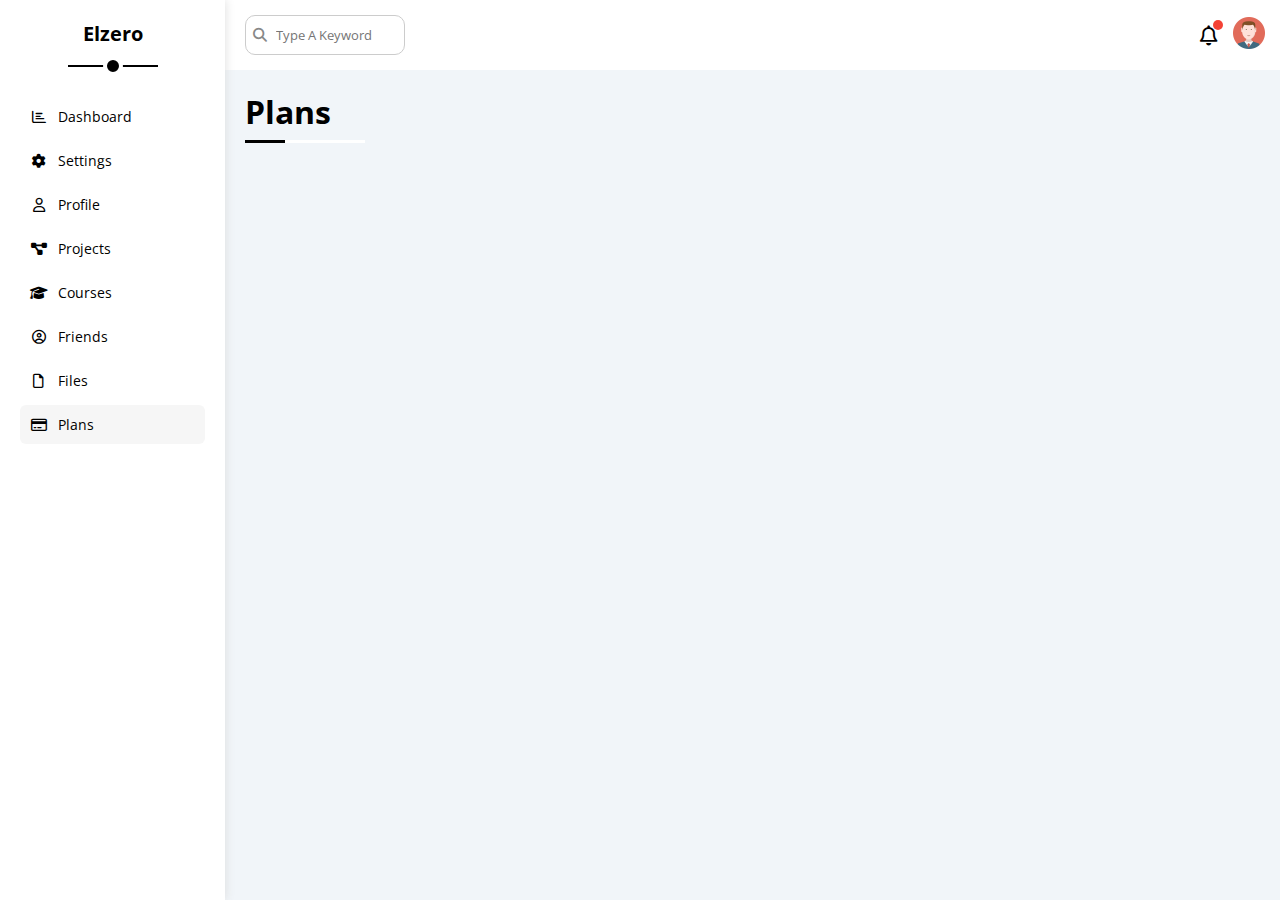
==== plans.html @ 639787ab "Adding the files page" ====
<!DOCTYPE html>
<html lang="en">

<head>
    <meta charset="UTF-8">
    <meta http-equiv="X-UA-Compatible" content="IE=edge">
    <meta name="viewport" content="width=device-width, initial-scale=1.0">
    <title>Plans</title>
    <link rel="stylesheet" href="css/main.css">
    <!-- Font Awesome CSS File -->
    <link rel="stylesheet" href="css/all.min.css">
    <!-- Google Fonts -->
    <link rel="preconnect" href="https://fonts.googleapis.com">
    <link rel="preconnect" href="https://fonts.gstatic.com" crossorigin>
    <link href="https://fonts.googleapis.com/css2?family=Open+Sans:wght@300;500&display=swap" rel="stylesheet">
</head>

<body>
    <div class="page">
        <div class="sidebar">
            <div class="logo">
                Elzero
            </div>
            <ul class="menu">
                <li>
                    <a href="index.html">
                        <i class="fa-regular fa-chart-bar fa-fw"></i>
                        <span>Dashboard</span>
                    </a>
                </li>
                <li>
                    <a href="settings.html">
                        <i class="fa-solid fa-gear fa-fw"></i>
                        <span>Settings</span>
                    </a>
                </li>
                <li>
                    <a href="profile.html">
                        <i class="fa-regular fa-user fa-fw"></i>
                        <span>Profile</span>
                    </a>
                </li>
                <li>
                    <a href="projects.html">
                        <i class="fa-solid fa-diagram-project fa-fw"></i>
                        <span>Projects</span>
                    </a>
                </li>
                <li>
                    <a href="courses.html">
                        <i class="fa-solid fa-graduation-cap fa-fw"></i>
                        <span>Courses</span>
                    </a>
                </li>
                <li>
                    <a href="friends.html">
                        <i class="fa-regular fa-circle-user fa-fw"></i>
                        <span>Friends</span>
                    </a>
                </li>
                <li>
                    <a href="files.html">
                        <i class="fa-regular fa-file fa-fw"></i>
                        <span>Files</span>
                    </a>
                </li>
                <li>
                    <a href="plans.html" class="active">
                        <i class="fa-regular fa-credit-card fa-fw"></i>
                        <span>Plans</span>
                    </a>
                </li>
            </ul>
        </div>

        <div class="content">
            <div class="topbar">
                <form action="">
                    <input type="search" name="search" placeholder="Type A Keyword">
                </form>
                <div class="icons">
                    <div class="notifications"><i class="fa-regular fa-bell"></i></div>
                    <a href="profile.html"><img src="imgs/avatar.png" alt="profile_avatar"></a>
                </div>
            </div>
            <h1 class="main-heading">Plans</h1>
            <div class="plans-page">

            </div>
        </div>
    </div>
</body>

</html>
---- css/main.css ----
/* START CSS VARIABLES */
:root {
    --blue-color: #0075ff;
    --blue-alt-color: #0d69d5;
    --orange-color: #f59f0a;
    --green-color: #22c55e;
    --red-color: #f44336;
    --grey-color: #888;
    --background-color: #eee;
    --main-transition: .3s;
}

/* END CSS VARIABLES */



/* START Global Rules */

* {
    -webkit-box-sizing: border-box;
    -moz-box-sizing: border-box;
    box-sizing: border-box;
    padding: 0;
    margin: 0;
    font-family: 'Open Sans', sans-serif;
}

*:focus {
    outline: none;
}

html {
    scroll-behavior: smooth;
}

ul {
    list-style: none;
}

a {
    text-decoration: none;
}

::-webkit-scrollbar {
    width: 15px;
}

::-webkit-scrollbar-track {
    background-color: white;
}

::-webkit-scrollbar-thumb {
    background-color: var(--blue-color);
}

::-webkit-scrollbar-thumb:hover {
    background-color: var(--blue-alt-color);
}

.page {
    background-color: #f1f5f9;
    display: flex;
    min-height: 100vh
}

/* END Global Rules */



/* START Components */
.toggle-switch input[type="checkbox"] {
    display: none;
}

.toggle-switch label {
    display: block;
    height: 32px;
    width: 78px;
    border-radius: 16px;
    background-color: #ccc;
    cursor: pointer;
    position: relative;
    transition: var(--main-transition);
}

.toggle-switch label::after {
    content: "\f057";
    font-family: "Font Awesome 6 Free";
    font-weight: bold;
    position: absolute;
    left: 4px;
    top: 50%;
    transform: translateY(-50%);
    font-size: 24px;
    color: white;
    background-color: #aaa;
    border-radius: 50%;
    transition: var(--main-transition);
}

.toggle-switch input[type="checkbox"]:checked+label {
    background-color: var(--blue-color);
}

.toggle-switch input[type="checkbox"]:checked+label::after {
    content: "\f058";
    transform: translate(46px, -50%);
    background-color: transparent
}

/* ========================================= */

.widget-heading h2 {
    margin-bottom: 10px;
}

.widget-heading p {
    color: var(--grey-color);
    font-size: 15px;
}

/* END Components */



/* START Sidebar */
.sidebar {
    background-color: white;
    width: 225px;
    box-shadow: 0 0 10px #ddd;
    padding: 20px;
    position: relative;
}

.sidebar .logo {
    font-size: 20px;
    font-weight: bold;
    width: fit-content;
    margin: 0 auto 50px;
    position: relative;
}

.sidebar .logo::before,
.sidebar .logo::after {
    content: '';
    position: absolute;
    left: 50%;
    transform: translateX(-50%);
    background-color: black;
}

.sidebar .logo::before {
    width: 90px;
    height: 2px;
    bottom: -20px;
}

.sidebar .logo::after {
    width: 12px;
    height: 12px;
    border-radius: 50%;
    border: 4px solid white;
    bottom: -29px;
}

.sidebar .menu li a {
    display: flex;
    align-items: center;
    gap: 10px;
    padding: 10px;
    color: black;
    font-size: 14px;
    border-radius: 6px;
    margin-bottom: 5px;
    transition: var(--main-transition);
}

.sidebar .menu li a.active,
.sidebar .menu li a:hover {
    background-color: #f6f6f6;
}

@media (max-width: 767px) {
    .sidebar {
        padding: 10px;
        width: 58px
    }

    .sidebar .logo {
        font-size: 13px;
        margin-bottom: 15px;
    }

    .sidebar .logo::before,
    .sidebar .logo::after {
        display: none;
    }

    .sidebar .menu li a span {
        display: none;
    }
}

/* END Sidebar */




/* START Content Area */
.content {
    flex: 1;
    overflow: hidden;
}

/* END Content Area */




/* START Topbar */
.content .topbar {
    background-color: white;
    display: flex;
    justify-content: space-between;
    padding: 15px 15px 15px 20px;
    align-items: center;
}

.content .topbar form {
    position: relative;
}

.content .topbar form::before {
    content: "\f002";
    font: var(--fa-font-solid);
    position: absolute;
    top: 50%;
    transform: translate(-50%, -50%);
    left: 15px;
    font-size: 14px;
    color: var(--grey-color);
}

.content .topbar form input {
    padding: 10px 10px 10px 30px;
    border-radius: 10px;
    border: 1px solid #ccc;
    width: 160px;
    transition: var(--main-transition);
}

.content .topbar form input:focus {
    width: 200px;
}

@media (max-width: 767px) {
    .content .topbar form input:focus {
        width: 180px;
    }
}

.content .topbar form input:focus::placeholder {
    color: transparent;
}

.content .topbar .icons {
    display: flex;
    align-items: center;
    gap: 15px;
}

.content .topbar .icons .notifications {
    font-size: 20px;
    position: relative
}

.content .topbar .icons .notifications::before {
    content: '';
    position: absolute;
    width: 10px;
    height: 10px;
    border-radius: 50%;
    background-color: var(--red-color);
    top: -2px;
    right: -5px;
}

.content .topbar .icons>a img {
    width: 32px;
    height: 32px;
}

/* END Topbar */




/* START Main Heading */
h1.main-heading {
    position: relative;
    margin: 20px 20px 40px;
}

h1.main-heading::before,
h1.main-heading::after {
    content: '';
    position: absolute;
    bottom: -10px;
    left: 0;
    height: 3px;

}

h1.main-heading::before {
    width: 120px;
    background-color: white;
}

h1.main-heading::after {
    width: 40px;
    background-color: black;
}

/* END Main Heading */




/* START Dashboard Content */
.wrapper {
    margin: 0 20px 20px;
    display: grid;
    grid-template-columns: repeat(auto-fill, minmax(450px, 1fr));
    gap: 20px;
}

@media (max-width: 767px) {
    .wrapper {
        grid-template-columns: minmax(200px, 1fr);
        gap: 10px;
        margin: 0 10px 10px
    }
}

.wrapper>div,
.projects {
    background-color: white;
    border-radius: 10px;
}

.wrapper>div:not(:first-of-type),
.projects {
    padding: 20px;
}

.projects {
    margin: 0 20px 20px;
}

@media (max-width: 767px) {
    .projects {
        margin: 0 10px 10px;
    }
}

.welcome {
    overflow: hidden;
}

.welcome .head {
    display: flex;
    justify-content: space-between;
    padding: 20px;
    background-color: var(--background-color);
    position: relative;
}

.welcome .head .text span {
    display: block;
    margin: 5px 0 15px;
    color: var(--grey-color);
}

.welcome .head .welcome-img {
    width: 200px;
    margin-bottom: -10px;
}

.welcome .head .avatar {
    width: 64px;
    height: 64px;
    position: absolute;
    bottom: 0;
    transform: translateY(50%);
    border: 4px solid white;
    border-radius: 50%;
    box-shadow: 0 0 5px #ddd;
}

@media (max-width: 767px) {
    .welcome .head .welcome-img {
        display: none;
    }

    .welcome .head .avatar {
        left: 50%;
        transform: translate(-50%, 50%);
    }
}


.welcome .infos {
    margin-top: 60px;
    padding: 20px;
    border-top: 1px solid var(--background-color);
    border-bottom: 1px solid var(--background-color);
    display: flex;
    justify-content: center;
    align-items: flex-end;
}

.welcome .infos>div {
    flex: 1;
    display: flex;
    flex-direction: column;
    align-items: center;
    gap: 10px;
    text-align: center;
}

@media (max-width: 767px) {
    .welcome .infos {
        flex-direction: column;
        align-items: center;
        gap: 20px;
    }

    .welcome .infos>div {
        gap: 5px;
    }
}

.welcome .infos>div span:last-child {
    font-size: 14px;
    color: var(--grey-color);
}

.widget-btn {
    display: block;
    background-color: var(--blue-color);
    color: white;
    border-radius: 6px;
    padding: 4px 10px;
    font-size: 14px;
    width: fit-content;
    margin: 20px 20px 20px auto;
    transition: background-color var(--main-transition)
}

.widget-btn:hover {
    background-color: var(--blue-alt-color);
}


/* ============================================ */


.quick-draft>p {
    color: var(--grey-color);
    margin: 10px 0 20px;
    font-size: 15px;
}

.quick-draft form {
    display: flex;
    flex-direction: column;
    gap: 20px;
}

.quick-draft form input[type="text"],
.quick-draft form textarea {
    background-color: var(--background-color);
    border: none;
    border-radius: 6px;
    padding: 10px;
}

.quick-draft form textarea {
    height: 180px;
    resize: none;
}

.quick-draft form input[type="submit"] {
    align-self: flex-end;
    margin: 0;
    border: none;
    cursor: pointer;
}


/* ============================================ */


.yearly-targets>p {
    color: var(--grey-color);
    margin: 10px 0 20px;
    font-size: 15px;
}

.yearly-targets .target {
    display: flex;
    align-items: center;
    gap: 15px;
}

.yearly-targets .target:not(:last-of-type) {
    margin-bottom: 20px;
}

.yearly-targets .target>i {
    width: 80px;
    height: 80px;
    display: flex;
    justify-content: center;
    align-items: center;
    font-size: 20px;
}

.yearly-targets .target:first-of-type>i {
    background-color: rgb(0 117 255 / 20%);
    color: var(--blue-color);
}

.yearly-targets .target:nth-of-type(2)>i {
    background-color: rgb(245 159 10 / 20%);
    color: var(--orange-color);
}

.yearly-targets .target:last-of-type>i {
    background-color: rgb(34 197 94 / 20%);
    color: var(--green-color);
}

.yearly-targets .target .prog {
    flex: 1;
}

.yearly-targets .target .prog .target-name {
    display: block;
    font-size: 14px;
    color: var(--grey-color);
    margin-bottom: 5px;
}

.yearly-targets .target .prog .target-num {
    display: block;
    font-weight: bold;
    margin-bottom: 10px;
}

.yearly-targets .target .prog .prog-bar {
    height: 4px;
    background-color: #eee;
}

.yearly-targets .target:first-of-type .prog .prog-bar {
    background-color: rgb(0 117 255 / 20%);
}

.yearly-targets .target:nth-of-type(2) .prog .prog-bar {
    background-color: rgb(245 159 10 / 20%);
}

.yearly-targets .target:last-of-type .prog .prog-bar {
    background-color: rgb(34 197 94 / 20%);
}

.yearly-targets .target .prog .prog-bar span {
    display: block;
    height: 100%;
    position: relative;
}

.yearly-targets .target .prog .prog-bar span::before {
    content: attr(data-prog);
    position: absolute;
    top: -35px;
    right: 0;
    transform: translateX(50%);
    font-size: 13px;
    color: white;
    border-radius: 6px;
    padding: 2px 5px;
}

.yearly-targets .target .prog .prog-bar span::after {
    content: '';
    position: absolute;
    top: -13.4px;
    /* -35px top of before + 21.6 height of before = -13.4px*/
    right: 0;
    transform: translateX(50%);
    border-style: solid;
    border-width: 6px;
}

.yearly-targets .target:first-of-type .prog .prog-bar span,
.yearly-targets .target:first-of-type .prog .prog-bar span::before {
    background-color: var(--blue-color);
}

.yearly-targets .target:nth-of-type(2) .prog .prog-bar span,
.yearly-targets .target:nth-of-type(2) .prog .prog-bar span::before {
    background-color: var(--orange-color);
}

.yearly-targets .target:last-of-type .prog .prog-bar span,
.yearly-targets .target:last-of-type .prog .prog-bar span::before {
    background-color: var(--green-color);
}

.yearly-targets .target:first-of-type .prog .prog-bar span::after {
    border-color: var(--blue-color) transparent transparent;
}

.yearly-targets .target:nth-of-type(2) .prog .prog-bar span::after {
    border-color: var(--orange-color) transparent transparent;
}

.yearly-targets .target:last-of-type .prog .prog-bar span::after {
    border-color: var(--green-color) transparent transparent;
}


/* ============================================ */


.tickets-stats>p {
    color: var(--grey-color);
    margin: 10px 0 20px;
    font-size: 15px;
}

.tickets-stats .stats {
    display: grid;
    grid-template-columns: repeat(2, 1fr);
    gap: 20px;
}

@media (max-width: 767px) {
    .tickets-stats .stats {
        grid-template-columns: 1fr;
    }
}

.tickets-stats .stats .stat {
    border: 1px solid #ccc;
    border-radius: 10px;
    padding: 20px;
    font-size: 13px;
    display: flex;
    flex-direction: column;
    align-items: center;
    gap: 5px;
}

.tickets-stats .stat:first-of-type i {
    color: var(--orange-color);
}

.tickets-stats .stat:nth-of-type(2) i {
    color: var(--blue-color);
}

.tickets-stats .stat:nth-of-type(3) i {
    color: var(--green-color);
}

.tickets-stats .stat:last-of-type i {
    color: var(--red-color);
}

.tickets-stats .stat .number {
    font-size: 25px;
    font-weight: bold;
    margin-top: 5px;
}

.tickets-stats .stat .text {
    color: var(--grey-color);
}


/* ============================================ */


.latest-news .box {
    padding-top: 20px;
    display: flex;
    align-items: center;
}

.latest-news .box:not(:first-of-type) {
    margin-top: 20px;
    border-top: 1px solid var(--background-color);
}

.latest-news .box>img {
    width: 100px;
    border-radius: 6px;
    margin-right: 15px;
}

@media (max-width: 767px) {
    .latest-news .box {
        text-align: center;
        flex-direction: column;
        gap: 10px;
    }

    .latest-news .box>img {
        width: 100%;
    }
}

.latest-news .box .text {
    flex: 1;
}

.latest-news .box .text h3 {
    font-size: 16px;
    margin-bottom: 5px;
}

.latest-news .box .text p {
    font-size: 14px;
    color: var(--grey-color);
}

.latest-news .box .date {
    font-size: 13px;
    background-color: var(--background-color);
    padding: 4px 10px;
    border-radius: 6px;
}


/* ============================================ */


.latest-tasks>h2 {
    margin-bottom: 20px;
}

.latest-tasks .task {
    display: flex;
    align-items: center;
    gap: 10px;
}

.latest-tasks .task:not(:last-of-type) {
    padding-bottom: 15px;
    margin-bottom: 15px;
    border-bottom: 1px solid var(--background-color);
}

.latest-tasks .task.done {
    opacity: .3;
}

.latest-tasks .task .text {
    flex: 1;
}

.latest-tasks .task.done .text {
    text-decoration: line-through;
}

.latest-tasks .task .text h3 {
    font-size: 15px;
    margin-bottom: 5px;
}

.latest-tasks .task .text p {
    color: var(--grey-color);
}

.latest-tasks .task>i {
    cursor: pointer;
    transition: color var(--main-transition);
}

.latest-tasks .task>i:hover {
    color: var(--red-color);
}


/* ============================================ */


.top-searched h2 {
    margin-bottom: 20px;
}

.top-searched .items-head {
    display: flex;
    justify-content: space-between;
    align-items: center;
    color: var(--grey-color);
    border-bottom: 1px solid var(--grey-color);
    margin-bottom: 10px;
    padding-bottom: 10px;
}

.top-searched .item {
    display: flex;
    justify-content: space-between;
    align-items: center;
    padding: 10px 0;
}

.top-searched .item>span:last-child {
    display: block;
    padding: 4px 10px;
    background-color: var(--background-color);
    border-radius: 6px;
    font-size: 13px;
}


/* ============================================ */


.latest-uploads h2 {
    margin-bottom: 20px;
}

.latest-uploads .box {
    display: flex;
    align-items: center;
    gap: 10px;
}

.latest-uploads .box:not(:last-child) {
    padding-bottom: 10px;
    margin-bottom: 10px;
    border-bottom: 1px solid var(--background-color);
}

.latest-uploads .box>img {
    width: 40px;
    height: 40px;
}

.latest-uploads .box .infos {
    flex: 1;
}

.latest-uploads .box .infos>span:last-child {
    display: block;
    color: var(--grey-color);
    font-size: 15px;
}

.latest-uploads .box .size {
    padding: 4px 10px;
    background-color: var(--background-color);
    border-radius: 6px;
    font-size: 13px;
}


/* ============================================ */


.project-progress {
    position: relative
}

.project-progress>img {
    position: absolute;
    bottom: 0;
    right: 0;
    width: 160px;
    opacity: .1;
}

.project-progress h2 {
    margin-bottom: 20px;
}

.project-progress ul {
    position: relative
}

.project-progress ul::before {
    content: '';
    position: absolute;
    top: 0;
    left: 11px;
    height: 95%;
    width: 2px;
    background-color: var(--blue-color);
}

.project-progress ul li {
    margin-top: 25px;
    display: flex;
    align-items: center;
}

.project-progress ul li::before {
    content: '';
    display: block;
    width: 20px;
    height: 20px;
    border-radius: 50%;
    margin-right: 15px;
    background-color: white;
    border: 2px solid white;
    outline: 2px solid var(--blue-color);
    z-index: 1
}

.project-progress ul li.finished::before {
    background-color: var(--blue-color);
}

.project-progress ul li.in-progress::before {
    animation: change-background .8s infinite alternate;
}


/* ============================================ */


.reminders h2 {
    margin-bottom: 20px;
}

.reminders .reminder {
    display: flex;
    align-items: center;
    gap: 15px;
}

.reminders .reminder:not(:last-of-type) {
    margin-bottom: 15px;
}

.reminders .reminder .circle {
    display: block;
    width: 15px;
    height: 15px;
    border-radius: 50%;
}

.reminders .reminder:first-of-type .circle {
    background-color: var(--blue-color);
}

.reminders .reminder:nth-of-type(2) .circle {
    background-color: var(--green-color);
}

.reminders .reminder:nth-of-type(3) .circle {
    background-color: var(--orange-color);
}

.reminders .reminder:last-of-type .circle {
    background-color: var(--red-color);
}

.reminders .reminder .text {
    padding-left: 15px;
    border-left: 2px solid;
}

.reminders .reminder:first-of-type .text {
    border-left-color: var(--blue-color);
}

.reminders .reminder:nth-of-type(2) .text {
    border-left-color: var(--green-color);
}

.reminders .reminder:nth-of-type(3) .text {
    border-left-color: var(--orange-color);
}

.reminders .reminder:last-of-type .text {
    border-left-color: var(--red-color);
}

.reminders .reminder .text h3 {
    font-size: 14px;
    margin-bottom: 5px;
}

.reminders .reminder .text span {
    font-size: 13px;
    color: var(--grey-color);
}


/* ============================================ */


.latest-posts h2 {
    margin-bottom: 20px;
}

.latest-posts .head {
    display: flex;
    align-items: center;
    gap: 15px;
}

.latest-posts .head .avatar {
    width: 50px;
    height: 50px;
}

.latest-posts .head .info {
    flex: 1;
}

.latest-posts .head .info>span:first-of-type {
    font-weight: bold;
    display: block;
    margin-bottom: 5px;
}

.latest-posts .head .info>span:last-of-type {
    color: var(--grey-color);
}

.latest-posts .content {
    padding: 20px 0;
    margin: 20px 0;
    border-top: 1px solid var(--background-color);
    border-bottom: 1px solid var(--background-color);
    line-height: 1.8;
    min-height: 140px;
}

@media (max-width: 767px) {
    .latest-posts .content {
        text-align: center;
    }

}

.latest-posts .interaction {
    display: flex;
    justify-content: space-between;
    align-items: center;
    color: var(--grey-color);
}


/* ============================================ */


.social-media-stats h2 {
    margin-bottom: 20px;
}

.social-media-stats .box {
    display: flex;
    align-items: center;
    gap: 15px;
    margin-bottom: 10px;
}

.social-media-stats .box:first-of-type {
    background-color: rgba(29, 160, 242, 0.2);
    color: #1da1f2;
}

.social-media-stats .box:nth-of-type(2) {
    background-color: rgba(24, 118, 242, 0.2);
    color: #1877f2;
}

.social-media-stats .box:nth-of-type(3) {
    background-color: rgba(255, 0, 0, 0.2);
    color: #ff0000;
}

.social-media-stats .box:last-of-type {
    background-color: rgba(0, 118, 181, 0.2);
    color: #0077b5;
}

.social-media-stats .box>i {
    width: 52px;
    height: 52px;
    display: flex;
    justify-content: center;
    align-items: center;
    color: white;
    transition: var(--main-transition);
}

.social-media-stats .box>i:hover {
    transform: rotate(6deg);
}

.social-media-stats .box:first-of-type>i,
.social-media-stats .box:first-of-type>button {
    background-color: #1da1f2;
}

.social-media-stats .box:nth-of-type(2)>i,
.social-media-stats .box:nth-of-type(2)>button {
    background-color: #1877f2;
}

.social-media-stats .box:nth-of-type(3)>i,
.social-media-stats .box:nth-of-type(3)>button {
    background-color: #ff0000;
}

.social-media-stats .box:last-of-type>i,
.social-media-stats .box:last-of-type>button {
    background-color: #0077b5;
}

.social-media-stats .box>span {
    flex: 1;
}

.social-media-stats .box>button {
    margin-right: 15px;
    font-size: 13px;
    padding: 4px 10px;
    border-radius: 6px;
    border: none;
    color: white;
    cursor: pointer;
}


/* ============================================ */

.projects h2 {
    margin-bottom: 20px;
}

.projects .responsive-table {
    overflow-x: auto;
}

.projects table {
    width: 100%;
    text-align: left;
    font-size: 15px;
    border-spacing: 0;
    min-width: 1000px;
}

.projects table td {
    padding: 15px;
}

.projects table thead td {
    background-color: var(--background-color);
    font-weight: bold;
}

.projects table tbody tr:hover td {
    background-color: #faf7f7;
}

.projects table tbody td {
    background-color: white;
    border-left: 1px solid var(--background-color);
    border-bottom: 1px solid var(--background-color);
}

.projects table tbody td:last-child {
    border-right: 1px solid var(--background-color);
}

.projects table tbody td.team img {
    width: 32px;
    height: 32px;
    border-radius: 50%;
    background-color: white;
    padding: 2px;
}

.projects table tbody td.team img:not(:first-of-type) {
    margin-left: -20px;
}

.projects table tbody td.status span {
    padding: 4px 10px;
    border-radius: 6px;
    color: white;
    font-size: 13px;
}

.projects table tbody td.status span.pending {
    background-color: var(--orange-color);
}

.projects table tbody td.status span.in-progress {
    background-color: var(--blue-color);
}

.projects table tbody td.status span.completed {
    background-color: var(--green-color);
}

.projects table tbody td.status span.rejected {
    background-color: var(--red-color);
}

/* END Dashboard Content */



/* START Settings Content */
.site-control {
    padding: 20px;
}

.site-control .widget-body {
    margin: 20px 0;
    display: flex;
    justify-content: space-between;
    align-items: center;
    gap: 15px;
}

.site-control .widget-body .text h3 {
    font-size: 16px;
    font-weight: normal;
    margin-bottom: 5px;
}

.site-control .widget-body .text p {
    font-size: 13px;
    color: var(--grey-color);
}

.site-control textarea {
    resize: none;
    width: 100%;
    min-height: 150px;
    border-radius: 6px;
    padding: 10px;
    border-color: #ccc;
}


/* ============================================ */

.general-info .widget-heading {
    margin-bottom: 20px;
}

.general-info .data-input {
    display: flex;
    flex-direction: column;
}

.general-info .data-input:not(:last-child) {
    margin-bottom: 15px;
}

.general-info .data-input label {
    font-size: 14px;
    color: var(--grey-color);
}

.general-info .data-input input {
    border-radius: 6px;
    border: 1px solid #ccc;
    padding: 10px;
    margin-top: 5px;
}

.general-info .data-input:last-child>div {
    display: flex;
    align-items: center;
}

.general-info .data-input:last-child>div input {
    flex: 1;
    margin-right: 15px;
    cursor: no-drop;
    background-color: #f0f4f8;
    color: #bbb;
}

.general-info .data-input:last-child>div button {
    background: transparent;
    border: none;
    font-size: 16px;
    color: var(--blue-color);
    height: fit-content;
    cursor: pointer;
}


/* ============================================ */

.security-info .widget-heading {
    margin-bottom: 20px;
}

.security-info .box {
    display: flex;
    justify-content: space-between;
    align-items: center;
    gap: 10px;
}

.security-info .box:not(:last-of-type) {
    border-bottom: 1px solid var(--background-color);
    margin-bottom: 15px;
    padding-bottom: 15px;
}

.security-info .box .text span:last-child {
    font-size: 13px;
    display: block;
    color: var(--grey-color);
    margin-top: 5px;
}

.security-info .box:nth-last-of-type(3)>button,
.security-info .box:nth-last-of-type(1)>button {
    font-size: 16px;
    border-radius: 6px;
    border: none;
    padding: 4px 10px;
    cursor: pointer;
}

.security-info .box:nth-last-of-type(3)>button {
    background-color: var(--blue-color);
    color: white;
    transition: var(--main-transition);
}

.security-info .box:nth-last-of-type(3)>button:hover {
    background-color: var(--blue-alt-color);
}

.security-info .box:nth-last-of-type(1)>button {
    background-color: var(--background-color);
}


/* ============================================ */

.social-info .widget-heading {
    margin-bottom: 20px;
}

.social-info .social-media {
    background-color: #f6f6f6;
    margin-bottom: 15px;
    border-radius: 6px;
    border: 1px solid #ccc;
    display: flex;
    flex-direction: row-reverse;
    overflow: hidden;
}

.social-info .social-media i {
    color: var(--grey-color);
    width: 35px;
    height: 35px;
    display: inline-flex;
    justify-content: center;
    align-items: center;
    border-right: 1px solid #ccc;
    transition: color var(--main-transition);
}

.social-info .social-media input {
    flex: 1;
    background-color: transparent;
    border: none;
    padding: 0 10px;
}

.social-info .social-media input:focus+i {
    color: black;
}


/* ============================================ */

.widgets-control .widget-heading {
    margin-bottom: 20px;
}

.widgets-control .box:not(:last-of-type) {
    margin-bottom: 15px;
}

.widgets-control .box input {
    display: none;
}

.widgets-control .box label {
    position: relative;
    padding-left: 35px;
    cursor: pointer;
}

.widgets-control .box label::before {
    content: "";
    position: absolute;
    top: 50%;
    transform: translateY(-50%);
    left: 5px;
    border: 2px solid var(--grey-color);
    width: 14px;
    height: 14px;
    border-radius: 4px;
    transition: var(--main-transition);
}

.widgets-control .box label:hover::before {
    border-color: var(--blue-color);
}

.widgets-control .box label::after {
    content: "\f00c";
    font-family: "Font Awesome 6 Free";
    font-weight: 900;
    position: absolute;
    top: 50%;
    transform: translateY(-50%) scale(0) rotate(365deg);
    left: 5px;
    width: 18px;
    height: 18px;
    border-radius: 4px;
    background-color: var(--blue-color);
    color: white;
    font-size: 12px;
    display: flex;
    justify-content: center;
    align-items: center;
    transition: var(--main-transition);
}

.widgets-control .box input:checked+label::after {

    transform: translateY(-50%) scale(1);
}


/* ============================================ */

.backup-manager .widget-heading {
    margin-bottom: 20px;
}

.backup-manager .frequency {
    border-bottom: 1px solid var(--background-color);
    padding-bottom: 20px;
}

.backup-manager .frequency>div:not(:last-of-type) {
    margin-bottom: 15px;
}

.backup-manager .frequency>div input {
    display: none;
}

.backup-manager .frequency>div label {
    position: relative;
    padding-left: 35px;
    cursor: pointer;
}

.backup-manager .frequency>div label::before {
    content: "";
    position: absolute;
    top: 50%;
    transform: translateY(-50%);
    left: 5px;
    border: 2px solid var(--grey-color);
    width: 18px;
    height: 18px;
    border-radius: 50%;
}

.backup-manager .frequency>div input:checked+label::before {
    border-color: var(--blue-color);
}

.backup-manager .frequency>div label::after {
    content: '';
    position: absolute;
    top: 50%;
    transform: translateY(-50%) scale(0);
    left: 10px;
    width: 12px;
    height: 12px;
    border-radius: 50%;
    background-color: var(--blue-color);
    transition: var(--main-transition);
}

.backup-manager .frequency>div input:checked+label::after {
    transform: translateY(-50%) scale(1);
}

.backup-manager .method {
    padding-top: 20px;
    display: flex;
    gap: 10px;
}

.backup-manager .method>div {
    flex-basis: 33%;
}

@media (max-width: 767px) {
    .backup-manager .method {
        flex-direction: column;
    }

    .backup-manager .method>div {
        flex-basis: 100%;
    }
}

.backup-manager .method>div input {
    display: none;
}

.backup-manager .method>div label {
    display: flex;
    flex-direction: column;
    align-items: center;
    cursor: pointer;
    border: 2px solid var(--background-color);
    padding: 15px;
    border-radius: 10px;
}

.backup-manager .method>div label i {
    margin-bottom: 10px;
}

.backup-manager .method>div input:checked+label {
    color: var(--blue-color);
    border-color: var(--blue-color);
}

/* END Settings Content */



/* START Profile Page */
.profile-page {
    margin: 0 10px 10px;
}

.profile-page>div {
    background-color: white;
    border-radius: 10px;
}

.profile-page>div:not(:first-child) {
    padding: 20px;
}

.profile-page>div:not(:last-of-type) {
    margin-bottom: 10px;
}

@media (min-width: 992px) {
    .profile-page {
        display: grid;
        grid-template-areas:
            "infos infos infos"
            "skills l-act l-act";
        gap: 20px;
        margin: 0 20px 20px;
    }

    .profile-page>.infos {
        grid-area: infos;
    }

    .profile-page>.skills {
        grid-area: skills;
    }

    .profile-page>.latest-activities {
        grid-area: l-act;
    }

    .profile-page>div:not(:last-of-type) {
        margin-bottom: 0;
    }
}

.profile-page .toggle-switch label {
    height: 20px;
    border-radius: 10px;
}

.profile-page .toggle-switch label::after {
    left: 3px;
    font-size: 14px;
}

.profile-page .toggle-switch input[type="checkbox"]:checked+label::after {
    transform: translate(58px, -50%);
}


/* ============================================ */

@media (min-width: 992px) {
    .profile-page>.infos {
        display: flex;
    }
}

.profile-page>.infos>div:first-child {
    padding: 20px;
    min-width: 250px;
    display: flex;
    flex-direction: column;
    justify-content: center;
    align-items: center;
}

.profile-page>.infos>div:first-child img {
    width: 120px;
    height: 120px;
    margin-bottom: 10px;
}

.profile-page>.infos>div:first-child .level {
    margin: 10px 0 15px;
    color: var(--grey-color);
}

.profile-page>.infos>div:first-child .prog-bar {
    height: 6px;
    width: 70%;
    background-color: var(--background-color);
    border-radius: 6px;
    overflow: hidden;
}

.profile-page>.infos>div:first-child .prog-bar span {
    display: block;
    background-color: var(--blue-color);
    height: 100%;
    border-radius: 6px;
}

.profile-page>.infos>div:first-child .stars {
    margin: 10px 0;
}

.profile-page>.infos>div:first-child .stars i {
    font-size: 13px;
    color: var(--orange-color);
}

.profile-page>.infos>div:first-child .rating {
    font-size: 13px;
    color: var(--grey-color);
}

.profile-page>.infos>div:last-child {
    flex: 1;
}

.profile-page>.infos>div:last-child .box {
    padding: 20px;
}

@media (min-width: 992px) {
    .profile-page>.infos>div:last-child .box {
        display: flex;
        flex-wrap: wrap;
    }

    .profile-page>.infos>div:last-child {
        border-left: 1px solid var(--background-color);
    }
}

.profile-page>.infos>div:last-child .box:not(:last-child) {
    border-bottom: 1px solid var(--background-color);
}

.profile-page>.infos>div:last-child .box h4 {
    width: 100%;
    font-size: 15px;
    font-weight: normal;
    color: var(--grey-color);
}

@media (max-width: 991px) {
    .profile-page>.infos>div:last-child .box h4 {
        text-align: center;
        margin-bottom: 10px;
    }
}

.profile-page>.infos>div:last-child .box>div {
    min-width: 250px;
    font-size: 14px;
    padding-top: 10px;
}

.profile-page>.infos>div:last-child .box>div:not(:last-child) span:first-child {
    color: var(--grey-color);
}


/* ============================================ */

.profile-page>.skills .widget-heading {
    margin-bottom: 20px;
}

.profile-page>.skills .group {
    padding: 15px 0;
}

.profile-page>.skills .group:not(:last-of-type) {
    border-bottom: 1px solid var(--background-color);
}

.profile-page>.skills .group>span {
    display: inline-block;
    background-color: var(--background-color);
    padding: 4px 10px;
    border-radius: 6px;
    font-size: 14px;
}


/* ============================================ */

.profile-page>.latest-activities .box {
    padding: 20px 0;
    display: flex;
    align-items: center;
    gap: 10px;
}

@media (max-width: 767px) {
    .profile-page>.latest-activities .box {
        flex-direction: column;
        text-align: center;
        gap: 15px;
    }
}

.profile-page>.latest-activities .box:not(:last-of-type) {
    border-bottom: 1px solid var(--background-color);
}

.profile-page>.latest-activities .box img {
    width: 64px;
    height: 64px;
}

.profile-page>.latest-activities .box .description {
    flex: 1;
}

.profile-page>.latest-activities .box .description span:last-child,
.profile-page>.latest-activities .box .time span:last-child {
    display: block;
    color: var(--grey-color);
    margin-top: 10px;
}

.profile-page>.latest-activities .box .time {
    text-align: right;
}

@media (max-width: 767px) {
    .profile-page>.latest-activities .box .time {
        display: flex;
        gap: 20px;
    }

    .profile-page>.latest-activities .box .time span:last-child {
        margin-top: 0;
    }
}


/* END Profile Page */



/* START Projects Page */
.projects-page {
    margin: 20px;
    display: grid;
    grid-template-columns: repeat(auto-fill, minmax(450px, 1fr));
    gap: 20px;
}

@media (max-width: 767px) {
    .projects-page {
        grid-template-columns: minmax(200px, 1fr);
        gap: 10px;
        margin: 10px
    }
}

.projects-page>div {
    background-color: white;
    border-radius: 10px;
    padding: 20px;
    position: relative
}

.projects-page>div span.date {
    position: absolute;
    top: 10px;
    right: 10px;
    font-size: 13px;
    color: var(--grey-color);
}

.projects-page>div h4 {
    font-weight: normal;
    margin-bottom: 10px;
}

.projects-page>div p {
    font-size: 14px;
    color: var(--grey-color);
}

.projects-page>div .team {
    padding: 40px 0 15px;
    border-bottom: 1px solid var(--background-color);
}

.projects-page>div .team img {
    width: 40px;
    height: 40px;
    border-radius: 50%;
    border: 2px solid white;
    margin-right: -20px;
}

.projects-page>div .domains {
    display: flex;
    justify-content: flex-end;
    padding: 15px 0;
    gap: 5px;
    border-bottom: 1px solid var(--background-color);
}

@media (max-width: 767px) {
    .projects-page>div .domains {
        flex-direction: column;
        justify-content: flex-start;
        align-items: center;
        gap: 10px;
    }
}

.projects-page>div .domains>span {
    display: inline-block;
    background-color: var(--background-color);
    padding: 3px 8px;
    border-radius: 6px;
    font-size: 13px;
}

.projects-page>div .info {
    padding-top: 15px;
    display: flex;
    justify-content: space-between;
    align-items: center;
}

@media (max-width: 767px) {
    .projects-page>div .info {
        flex-direction: column;
        gap: 15px;
    }
}

.projects-page>div .info .prog-bar {
    width: 260px;
    max-width: 100%;
    height: 8px;
    border-radius: 6px;
    background-color: var(--background-color);
    overflow: hidden;
}

.projects-page>div .info .prog-bar span {
    display: block;
    height: 100%;
    border-radius: 6px;
}

.projects-page>div .info .prog-bar span.red {
    background-color: var(--red-color);
}

.projects-page>div .info .prog-bar span.green {
    background-color: var(--green-color);
}

.projects-page>div .info .prog-bar span.blue {
    background-color: var(--blue-color);
}

.projects-page>div .info .price {
    font-size: 14px;
    color: var(--grey-color);
}

/* END Projects Page */



/* START Courses Page */
.courses-page {
    margin: 20px;
    display: grid;
    grid-template-columns: repeat(auto-fill, minmax(300px, 1fr));
    gap: 20px;
}

@media (max-width: 767px) {
    .courses-page {
        grid-template-columns: minmax(200px, 1fr);
        gap: 10px;
        margin: 10px
    }
}

.courses-page .course {
    background-color: white;
    border-radius: 6px;
    overflow: hidden;
    position: relative
}

.courses-page .course .instructor {
    width: 64px;
    height: 64px;
    border-radius: 50%;
    position: absolute;
    top: 20px;
    left: 20px;
    border: 2px solid white;
}

.courses-page .course .course-img {
    max-width: 100%;
    width: 100%;
}

.courses-page .course .description {
    padding: 20px;
}

.courses-page .course .description p {
    font-size: 14px;
    color: var(--grey-color);
    margin: 15px 0;
    line-height: 1.6;
}

.courses-page .course .info {
    position: relative;
    padding: 15px;
    display: flex;
    justify-content: space-between;
    font-size: 13px;
    color: var(--grey-color);
    border-top: 1px solid var(--background-color);
}

.courses-page .course .info .title {
    position: absolute;
    display: block;
    background-color: var(--blue-color);
    top: 0;
    left: 50%;
    transform: translate(-50%, -50%);
    color: white;
    padding: 4px 10px;
    border-radius: 6px;
}

/* END Courses Page */



/* START Friends Page */
.friends-page {
    margin: 20px;
    display: grid;
    grid-template-columns: repeat(auto-fill, minmax(300px, 1fr));
    gap: 20px;
}

@media (max-width: 767px) {
    .friends-page {
        grid-template-columns: minmax(200px, 1fr);
        gap: 10px;
        margin: 10px
    }
}

.friends-page .friend {
    position: relative;
    background-color: white;
    border-radius: 6px;
    padding: 20px;
}

.friends-page .friend .icons {
    position: absolute;
    top: 10px;
    left: 10px;
}

.friends-page .friend .icons a {
    background-color: var(--background-color);
    font-size: 13px;
    color: #666;
    display: inline-flex;
    justify-content: center;
    align-items: center;
    width: 33px;
    height: 33px;
    border-radius: 50%;
    transition: var(--main-transition);
}

.friends-page .friend .icons a:hover {
    color: white;
    background-color: var(--blue-color);
}

.friends-page .friend .avatar {
    width: 100px;
    height: 100px;
    border-radius: 50%;
    display: block;
    margin: 10px auto;
}

.friends-page .friend h4 {
    width: fit-content;
    margin: 0 auto;
}

.friends-page .friend .job-title {
    font-size: 13px;
    color: var(--grey-color);
    width: fit-content;
    display: block;
    margin: 5px auto 0;
}

.friends-page .friend .infos {
    border-top: 1px solid var(--background-color);
    border-bottom: 1px solid var(--background-color);
    padding: 15px 0;
    margin: 15px 0;
    position: relative;
}

.friends-page .friend .infos .info {
    font-size: 14px;
}

.friends-page .friend .infos .info:not(:last-of-type) {
    margin-bottom: 10px;
}

.friends-page .friend .infos .info i {
    margin-right: 5px;
}

.friends-page .friend .infos .vip {
    position: absolute;
    right: 0;
    top: 50%;
    transform: translateY(-50%);
    color: var(--orange-color);
    font-weight: bold;
    font-size: 40px;
    opacity: .2;
}

.friends-page .friend>div:last-of-type {
    display: flex;
    justify-content: space-between;
    align-items: center;
}

.friends-page .friend>div:last-of-type span {
    font-size: 13px;
    color: var(--grey-color);
}

@media (max-width: 767px) {
    .friends-page .friend>div:last-of-type {
        gap: 10px;
    }

    .friends-page .friend>div:last-of-type>div {
        display: flex;
        flex-direction: column;
        justify-content: flex-end;
        gap: 5px;
    }
}

.friends-page .friend>div:last-of-type button {
    color: white;
    padding: 4px 10px;
    border-radius: 6px;
    border: none;
    cursor: pointer;
}

.friends-page .friend>div:last-of-type button.blue {
    background-color: var(--blue-color);
}

.friends-page .friend>div:last-of-type button.red {
    background-color: var(--red-color);
}

/* END Friends Page */



/* START Files Page */
.files-page {
    margin: 20px;
    display: flex;
    align-items: flex-start;
    gap: 20px;
}

.files-page .files {
    flex: 1;
    display: grid;
    grid-template-columns: repeat(auto-fill, minmax(200px, 1fr));
    gap: 20px;
}

@media (max-width: 767px) {
    .files-page {
        margin: 10px;
        flex-direction: column;
        align-items: stretch;
    }

    .files-page .files {
        order: 2;
        grid-template-columns: minmax(200px, 1fr);
        gap: 10px;
    }
}

.files-page .files .file {
    background-color: white;
    padding: 10px;
    border-radius: 10px;
    display: flex;
    flex-direction: column;
    align-items: center;
    position: relative;
}

.files-page .file>i {
    position: absolute;
    top: 10px;
    left: 10px;
    color: var(--grey-color);
}

.files-page .file>img {
    width: 64px;
    margin: 15px 0;
    transition: var(--main-transition);
}

.files-page .file:hover>img {
    transform: rotate(5deg);
}

.files-page .file .name {
    font-size: 14px;
    margin-bottom: 10px;
}

.files-page .file .creator {
    align-self: flex-start;
    font-size: 13px;
    color: var(--grey-color);
}

.files-page .file .info {
    margin-top: 10px;
    padding-top: 10px;
    border-top: 1px solid var(--background-color);
    align-self: stretch;
    display: flex;
    justify-content: space-between;
    font-size: 13px;
    color: var(--grey-color);
}

.files-page .files-stats {
    padding: 20px;
    border-radius: 10px;
    background-color: white;
    width: 260px;
    max-width: 100%;
}

@media (max-width: 767px) {
    .files-page .files-stats {
        width: 100%;
    }
}

.files-page .files-stats h2 {
    margin-bottom: 15px;
}

.files-page .files-stats .box {
    display: flex;
    align-items: center;
    gap: 10px;
    padding: 10px;
    border: 1px solid var(--background-color);
    border-radius: 6px;
    margin-bottom: 15px;
}

.files-page .files-stats .box>i {
    width: 40px;
    height: 40px;
    display: flex;
    justify-content: center;
    align-items: center;
    background-color: var(--blue-color);
}

.files-page .files-stats .box>i.blue {
    background-color: rgb(0 117 255 / 20%);
    color: var(--blue-color);
}

.files-page .files-stats .box>i.green {
    background-color: rgb(34 197 94 / 20%);
    color: var(--green-color);
}

.files-page .files-stats .box>i.red {
    background-color: rgb(244 67 54 / 20%);
    color: var(--red-color);
}

.files-page .files-stats .box>i.orange {
    background-color: rgb(245 159 10 / 20%);
    color: var(--orange-color);
}

.files-page .files-stats .box .counter {
    flex: 1;
    font-size: 13px;
}

.files-page .files-stats .box .counter span:last-of-type {
    display: block;
    color: var(--grey-color);
    margin-top: 5px;
}

.files-page .files-stats .box .space {
    font-size: 13px;
    color: var(--grey-color);
}

.files-page a.upload {
    background-color: var(--blue-color);
    color: white;
    font-size: 13px;
    padding: 10px 15px;
    border-radius: 6px;
    display: block;
    margin: 0 auto;
    width: fit-content;
    transition: var(--main-transition);
}

.files-page a.upload::before {
    content: "\f102";
    font-family: "Font Awesome 6 Free";
    font-weight: 900;
    margin-right: 10px;
    position: relative
}

.files-page a.upload:hover {
    background-color: var(--blue-alt-color);
}

.files-page a.upload:hover::before {
    animation: bouncing .8s linear infinite;
}

/* END Files Page */




/* START Animations */
@keyframes change-background {
    from {
        background-color: var(--blue-color);
    }

    to {
        background-color: white;
    }
}

@keyframes bouncing {

    0%,
    100% {
        top: 0;
    }

    50% {
        top: -5px;
    }
}

/* END Animations */
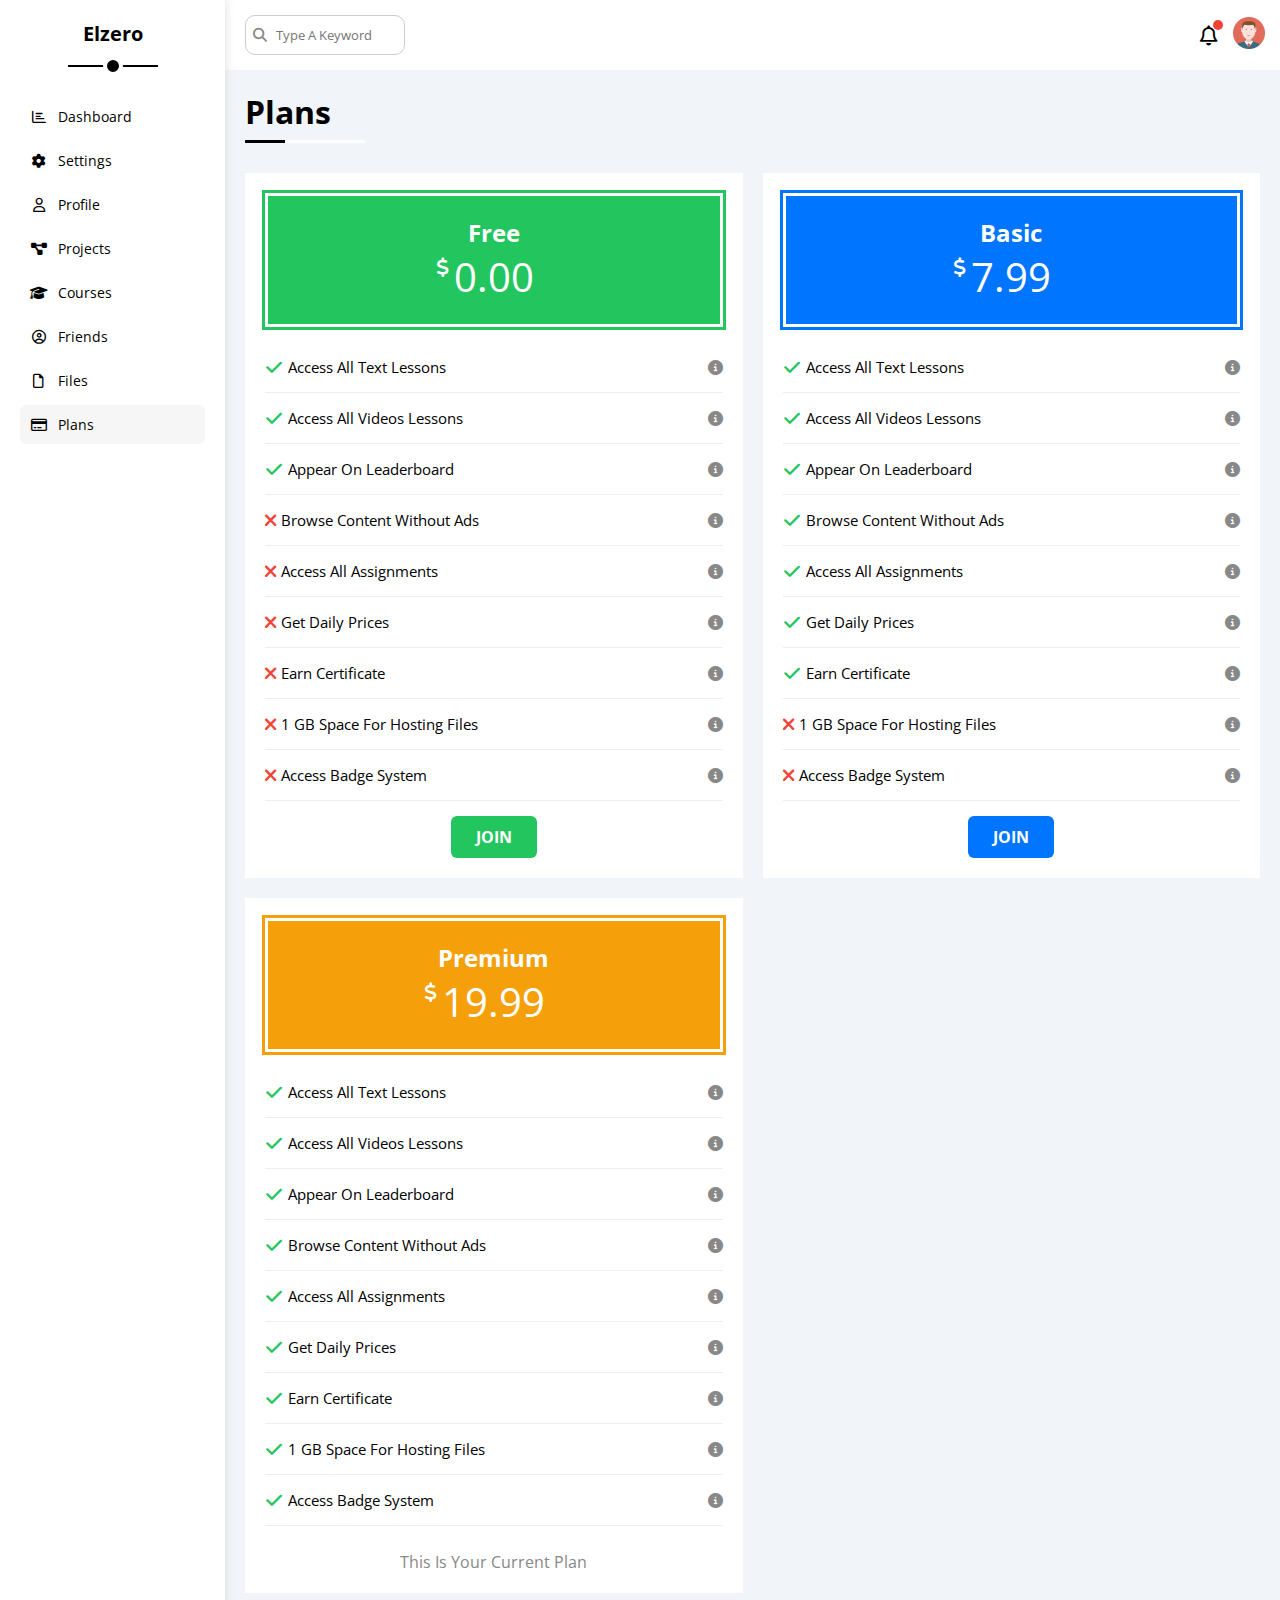
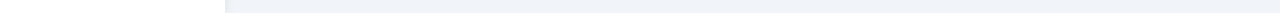
==== commit 43e7fcb5: "Adding the plans page" ====
--- a/plans.html
+++ b/plans.html
@@ -85,6 +85,170 @@
             </div>
             <h1 class="main-heading">Plans</h1>
             <div class="plans-page">
+                <div class="plan">
+                    <div class="head green">
+                        <h2>Free</h2>
+                        <span>0.00</span>
+                    </div>
+                    <div class="features">
+                        <div class="feature">
+                            <i class="fa-solid fa-check checked"></i>
+                            <p>Access All Text Lessons</p>
+                            <i class="fa-solid fa-circle-info"></i>
+                        </div>
+                        <div class="feature">
+                            <i class="fa-solid fa-check checked"></i>
+                            <p>Access All Videos Lessons</p>
+                            <i class="fa-solid fa-circle-info"></i>
+                        </div>
+                        <div class="feature">
+                            <i class="fa-solid fa-check checked"></i>
+                            <p>Appear On Leaderboard</p>
+                            <i class="fa-solid fa-circle-info"></i>
+                        </div>
+                        <div class="feature">
+                            <i class="fa-solid fa-xmark unchecked"></i>
+                            <p>Browse Content Without Ads</p>
+                            <i class="fa-solid fa-circle-info"></i>
+                        </div>
+                        <div class="feature">
+                            <i class="fa-solid fa-xmark unchecked"></i>
+                            <p>Access All Assignments</p>
+                            <i class="fa-solid fa-circle-info"></i>
+                        </div>
+                        <div class="feature">
+                            <i class="fa-solid fa-xmark unchecked"></i>
+                            <p>Get Daily Prices</p>
+                            <i class="fa-solid fa-circle-info"></i>
+                        </div>
+                        <div class="feature">
+                            <i class="fa-solid fa-xmark unchecked"></i>
+                            <p>Earn Certificate</p>
+                            <i class="fa-solid fa-circle-info"></i>
+                        </div>
+                        <div class="feature">
+                            <i class="fa-solid fa-xmark unchecked"></i>
+                            <p>1 GB Space For Hosting Files</p>
+                            <i class="fa-solid fa-circle-info"></i>
+                        </div>
+                        <div class="feature">
+                            <i class="fa-solid fa-xmark unchecked"></i>
+                            <p>Access Badge System</p>
+                            <i class="fa-solid fa-circle-info"></i>
+                        </div>
+                    </div>
+                    <a href="#" class="join green">Join</a>
+                </div>
+
+                <div class="plan">
+                    <div class="head blue">
+                        <h2>Basic</h2>
+                        <span>7.99</span>
+                    </div>
+                    <div class="features">
+                        <div class="feature">
+                            <i class="fa-solid fa-check checked"></i>
+                            <p>Access All Text Lessons</p>
+                            <i class="fa-solid fa-circle-info"></i>
+                        </div>
+                        <div class="feature">
+                            <i class="fa-solid fa-check checked"></i>
+                            <p>Access All Videos Lessons</p>
+                            <i class="fa-solid fa-circle-info"></i>
+                        </div>
+                        <div class="feature">
+                            <i class="fa-solid fa-check checked"></i>
+                            <p>Appear On Leaderboard</p>
+                            <i class="fa-solid fa-circle-info"></i>
+                        </div>
+                        <div class="feature">
+                            <i class="fa-solid fa-check checked"></i>
+                            <p>Browse Content Without Ads</p>
+                            <i class="fa-solid fa-circle-info"></i>
+                        </div>
+                        <div class="feature">
+                            <i class="fa-solid fa-check checked"></i>
+                            <p>Access All Assignments</p>
+                            <i class="fa-solid fa-circle-info"></i>
+                        </div>
+                        <div class="feature">
+                            <i class="fa-solid fa-check checked"></i>
+                            <p>Get Daily Prices</p>
+                            <i class="fa-solid fa-circle-info"></i>
+                        </div>
+                        <div class="feature">
+                            <i class="fa-solid fa-check checked"></i>
+                            <p>Earn Certificate</p>
+                            <i class="fa-solid fa-circle-info"></i>
+                        </div>
+                        <div class="feature">
+                            <i class="fa-solid fa-xmark unchecked"></i>
+                            <p>1 GB Space For Hosting Files</p>
+                            <i class="fa-solid fa-circle-info"></i>
+                        </div>
+                        <div class="feature">
+                            <i class="fa-solid fa-xmark unchecked"></i>
+                            <p>Access Badge System</p>
+                            <i class="fa-solid fa-circle-info"></i>
+                        </div>
+                    </div>
+                    <a href="#" class="join blue">Join</a>
+                </div>
+
+                <div class="plan chosen">
+                    <div class="head orange">
+                        <h2>Premium</h2>
+                        <span>19.99</span>
+                    </div>
+                    <div class="features">
+                        <div class="feature">
+                            <i class="fa-solid fa-check checked"></i>
+                            <p>Access All Text Lessons</p>
+                            <i class="fa-solid fa-circle-info"></i>
+                        </div>
+                        <div class="feature">
+                            <i class="fa-solid fa-check checked"></i>
+                            <p>Access All Videos Lessons</p>
+                            <i class="fa-solid fa-circle-info"></i>
+                        </div>
+                        <div class="feature">
+                            <i class="fa-solid fa-check checked"></i>
+                            <p>Appear On Leaderboard</p>
+                            <i class="fa-solid fa-circle-info"></i>
+                        </div>
+                        <div class="feature">
+                            <i class="fa-solid fa-check checked"></i>
+                            <p>Browse Content Without Ads</p>
+                            <i class="fa-solid fa-circle-info"></i>
+                        </div>
+                        <div class="feature">
+                            <i class="fa-solid fa-check checked"></i>
+                            <p>Access All Assignments</p>
+                            <i class="fa-solid fa-circle-info"></i>
+                        </div>
+                        <div class="feature">
+                            <i class="fa-solid fa-check checked"></i>
+                            <p>Get Daily Prices</p>
+                            <i class="fa-solid fa-circle-info"></i>
+                        </div>
+                        <div class="feature">
+                            <i class="fa-solid fa-check checked"></i>
+                            <p>Earn Certificate</p>
+                            <i class="fa-solid fa-circle-info"></i>
+                        </div>
+                        <div class="feature">
+                            <i class="fa-solid fa-check checked"></i>
+                            <p>1 GB Space For Hosting Files</p>
+                            <i class="fa-solid fa-circle-info"></i>
+                        </div>
+                        <div class="feature">
+                            <i class="fa-solid fa-check checked"></i>
+                            <p>Access Badge System</p>
+                            <i class="fa-solid fa-circle-info"></i>
+                        </div>
+                    </div>
+                    <p class="joined">This Is Your Current Plan</p>
+                </div>
 
             </div>
         </div>
--- a/css/main.css
+++ b/css/main.css
@@ -2339,6 +2339,133 @@
 
 
 
+/* START Plans Page */
+.plans-page {
+    margin: 20px;
+    display: grid;
+    grid-template-columns: repeat(auto-fill, minmax(450px, 1fr));
+    gap: 20px;
+}
+
+@media (max-width: 767px) {
+    .plans-page {
+        grid-template-columns: minmax(200px, 1fr);
+        gap: 10px;
+        margin: 10px
+    }
+}
+
+.plans-page .plan {
+    background-color: white;
+    padding: 20px;
+}
+
+.plans-page .plan .head {
+    color: white;
+    padding: 20px;
+    border: 3px solid white;
+    text-align: center;
+}
+
+.plans-page .plan .head.green {
+    background-color: var(--green-color);
+    outline: 3px solid var(--green-color);
+}
+
+.plans-page .plan .head.blue {
+    background-color: var(--blue-color);
+    outline: 3px solid var(--blue-color);
+}
+
+.plans-page .plan .head.orange {
+    background-color: var(--orange-color);
+    outline: 3px solid var(--orange-color);
+}
+
+
+.plans-page .plan .head>span {
+    position: relative;
+    font-size: 40px;
+}
+
+.plans-page .plan .head>span::before {
+    content: "\24";
+    font-family: "Font Awesome 6 Free";
+    font-weight: 900;
+    position: absolute;
+    font-size: 20px;
+    left: -17px;
+    top: 8px;
+}
+
+.plans-page .plan .features {
+    margin: 15px 0;
+}
+
+.plans-page .plan .features .feature {
+    display: flex;
+    align-items: center;
+    gap: 5px;
+    padding: 15px 0;
+    border-bottom: 1px solid var(--background-color);
+}
+
+.plans-page .plan .features .feature>i:first-of-type {
+    font-size: 18px;
+}
+
+.plans-page .plan .features .feature>i:first-of-type.checked {
+    color: var(--green-color);
+}
+
+.plans-page .plan .features .feature>i:first-of-type.unchecked {
+    color: var(--red-color);
+}
+
+.plans-page .plan .features .feature p {
+    flex: 1;
+    font-size: 15px;
+}
+
+.plans-page .plan .features .feature>i:last-of-type {
+    font-size: 15px;
+    cursor: pointer;
+    color: var(--grey-color);
+}
+
+.plans-page .plan:not(.chosen) a.join {
+    color: white;
+    padding: 10px 25px;
+    border-radius: 6px;
+    display: block;
+    width: fit-content;
+    margin: 0 auto;
+    font-weight: bold;
+    text-transform: uppercase;
+}
+
+.plans-page .plan a.join.green {
+    background-color: var(--green-color);
+}
+
+.plans-page .plan a.join.blue {
+    background-color: var(--blue-color);
+}
+
+.plans-page .plan a.join.orange {
+    background-color: var(--orange-color);
+}
+
+.plans-page .plan.chosen>p.joined {
+    color: var(--grey-color);
+    text-align: center;
+    padding-top: 10px;
+}
+
+/* END Plans Page */
+
+
+
 /* START Animations */
 @keyframes change-background {
     from {
